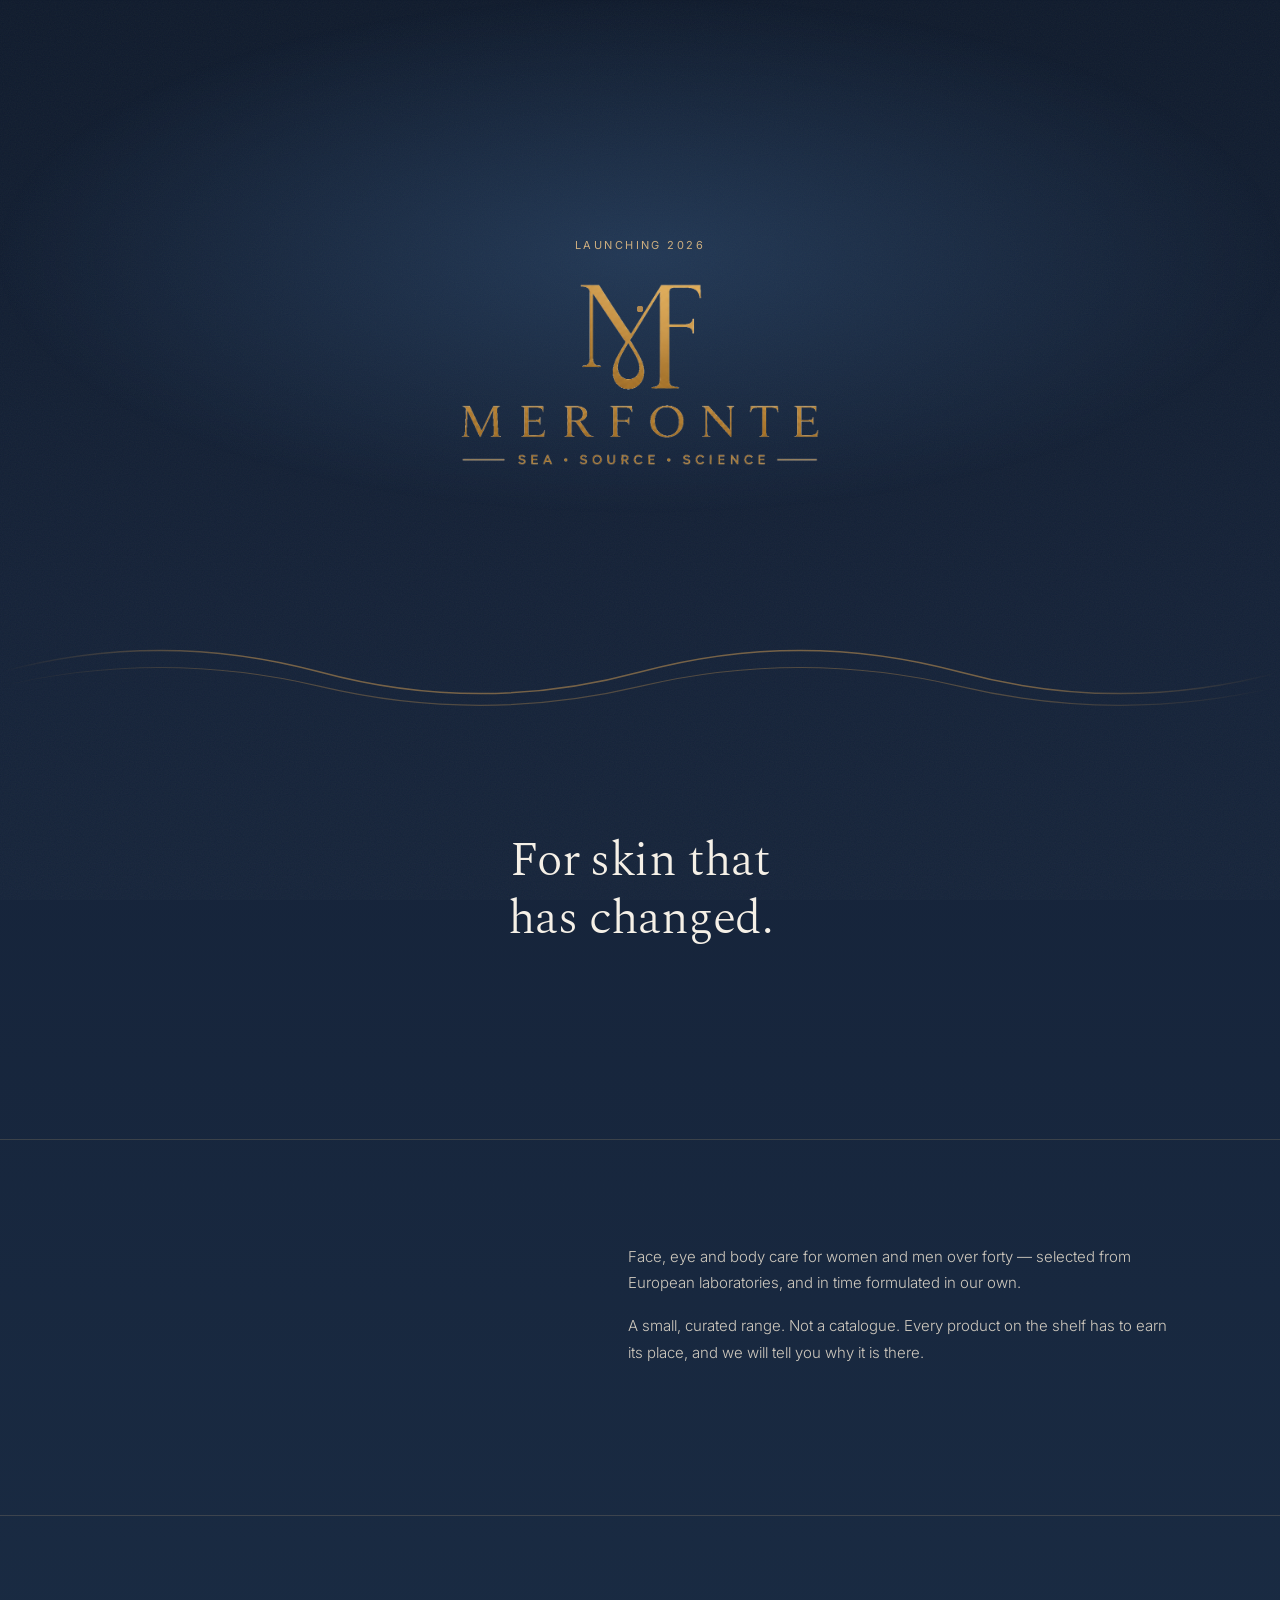
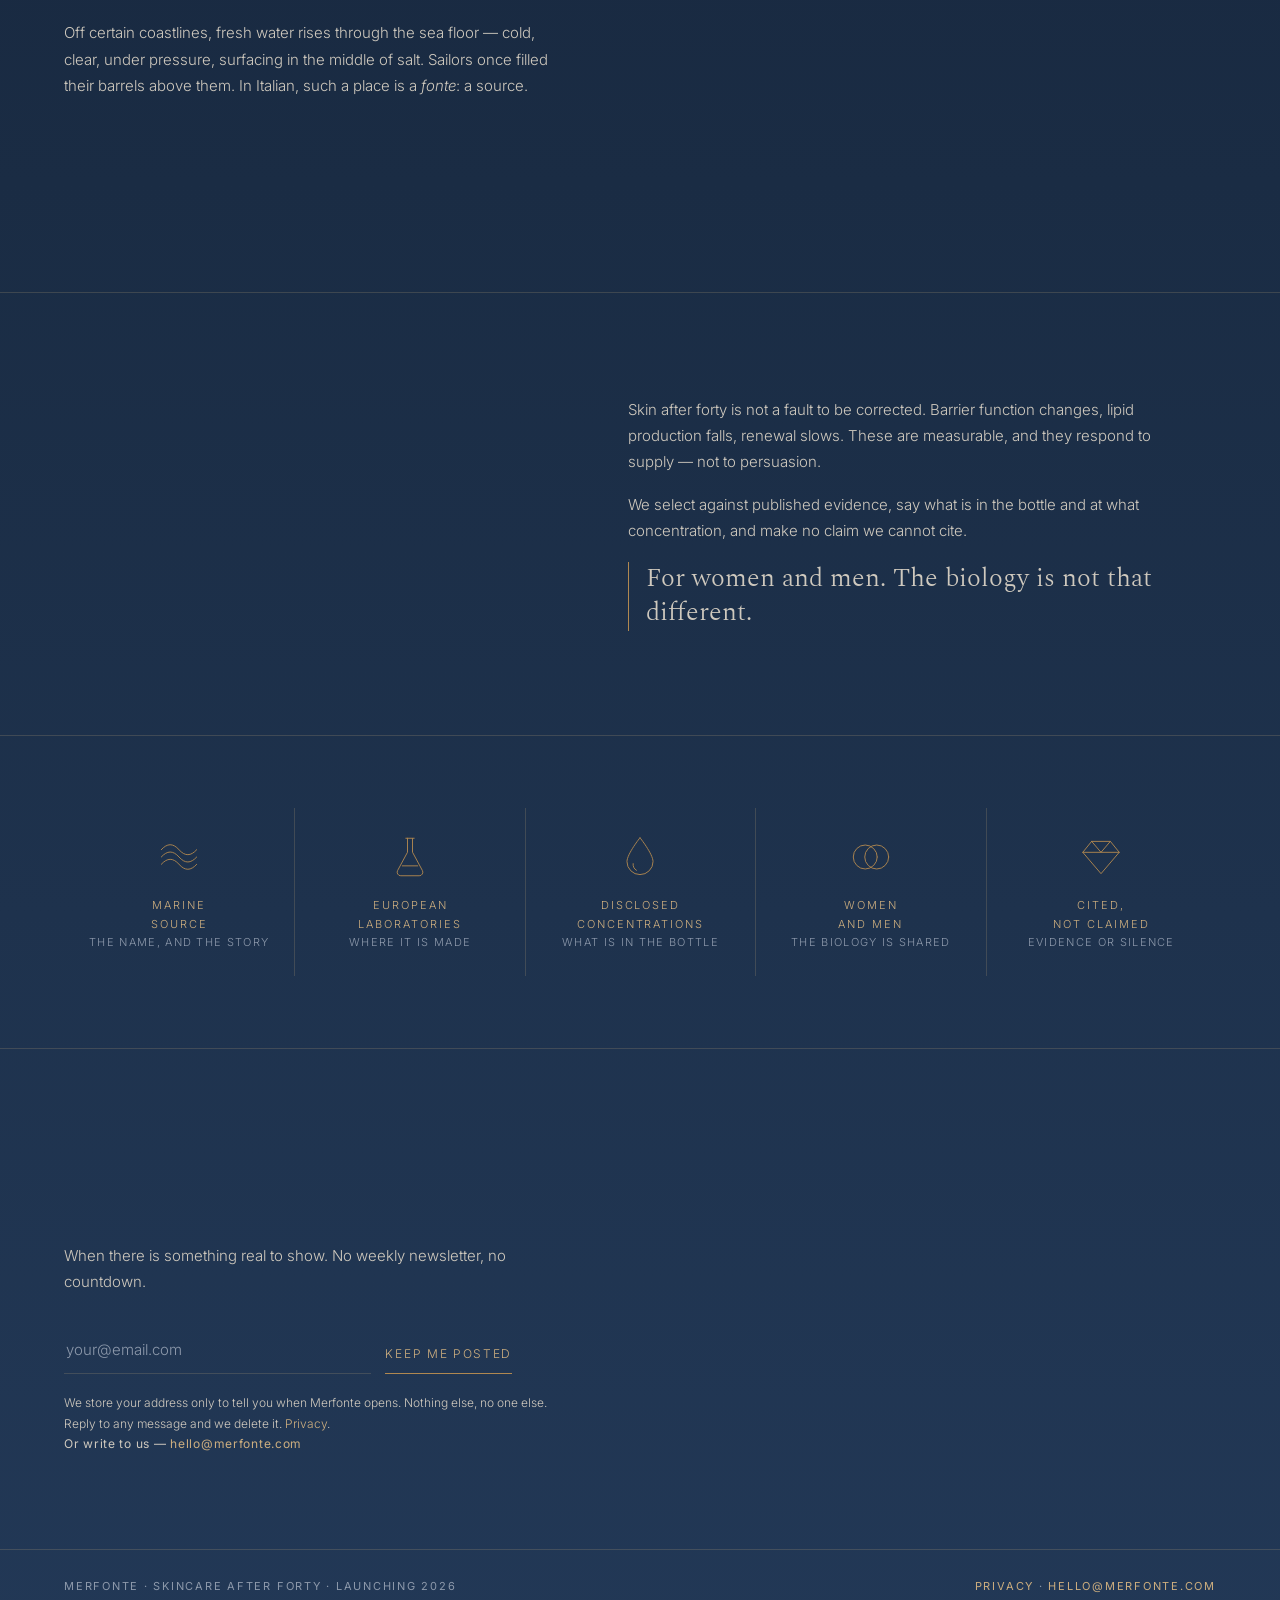
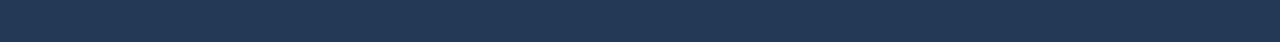
==== site/index.html @ 0a084be1 "Split deployable site from working files .work/ was uploaded verbatim by Pages — dotfolders are not " ====
<!doctype html>
<html lang="en">
<head>
<meta charset="utf-8">
<meta name="viewport" content="width=device-width, initial-scale=1">
<title>Merfonte — Skincare for skin over forty</title>
<meta name="description" content="Merfonte is a curated online store for skincare after forty. Face, eye and body care for women and men, selected from European laboratories. Launching 2026.">
<link rel="canonical" href="https://merfonte.com/">

<meta property="og:type" content="website">
<meta property="og:url" content="https://merfonte.com/">
<meta property="og:title" content="Merfonte — Skincare for skin over forty">
<meta property="og:description" content="A curated online store for skincare after forty. Selected from European laboratories. Launching 2026.">
<meta property="og:locale" content="en_GB">
<meta property="og:site_name" content="Merfonte">
<meta property="og:image" content="https://merfonte.com/assets/img/og.jpg">
<meta property="og:image:width" content="1200">
<meta property="og:image:height" content="630">
<meta name="twitter:card" content="summary_large_image">

<link rel="icon" href="assets/img/favicon-32.png" sizes="32x32">
<link rel="icon" href="assets/img/icon-512.png" sizes="512x512">
<link rel="apple-touch-icon" href="assets/img/apple-touch-icon.png">
<meta name="theme-color" content="#101b2d">

<!-- PROTOTYPE NOTE: Spectral and Inter stand in for the final licensed faces. -->
<link rel="preconnect" href="https://fonts.googleapis.com">
<link rel="preconnect" href="https://fonts.gstatic.com" crossorigin>
<link href="https://fonts.googleapis.com/css2?family=Spectral:wght@300;400&family=Inter:wght@300;400&display=swap" rel="stylesheet">
<link rel="stylesheet" href="assets/style.css">
<script>document.documentElement.classList.add('js');</script>

<script type="application/ld+json">
{
  "@context": "https://schema.org",
  "@type": "Organization",
  "name": "Merfonte",
  "url": "https://merfonte.com/",
  "logo": "https://merfonte.com/assets/img/icon-512.png",
  "email": "hello@merfonte.com",
  "description": "A curated online store for science-led skincare after forty. Face, eye and body care for women and men, selected from European laboratories.",
  "foundingDate": "2026",
  "areaServed": ["NL", "BE", "DE", "EU"],
  "knowsAbout": ["skincare", "cosmetics", "mature skin", "barrier function", "dermocosmetics"]
}
</script>
</head>
<body>

<div class="topbar" id="topbar" aria-hidden="true">
  <img src="assets/img/logo-header.png"
       srcset="assets/img/logo-header.png 560w, assets/img/logo-header@2x.png 1120w"
       alt="" width="560" height="266">
</div>

<main>

  <!-- ── hero ─────────────────────────────────────────── -->
  <header class="hero">
    <div class="ripple" aria-hidden="true">
      <span></span><span></span><span></span><span></span><span></span>
    </div>
    <div class="hero-mark">
      <p class="caption r">Launching 2026</p>
      <h1 class="wordmark r" data-delay="80">
        <img src="assets/img/logo-gold.png"
             srcset="assets/img/logo-gold.png 900w, assets/img/logo-gold@2x.png 1800w"
             sizes="(max-width: 34rem) 78vw, 27rem"
             alt="Merfonte — sea, source, science"
             width="900" height="495" fetchpriority="high">
      </h1>
    </div>
  </header>

  <svg class="waves" viewBox="0 0 1200 40" preserveAspectRatio="none" aria-hidden="true">
    <path d="M0,20 C100,4 200,4 300,20 S500,36 600,20 S800,4 900,20 S1100,36 1200,20"
          fill="none" stroke="currentColor" stroke-width="1"/>
    <path d="M0,28 C100,14 200,14 300,28 S500,42 600,28 S800,14 900,28 S1100,42 1200,28"
          fill="none" stroke="currentColor" stroke-width="1" opacity=".5"/>
  </svg>

  <!-- ── thesis · one line, its own room ──────────────── -->
  <section class="thesis">
    <p class="r">For skin that has changed.</p>
  </section>

  <!-- ── 01 · the store ───────────────────────────────── -->
  <section class="chapter">
    <div class="chapter-inner">
      <div class="lead">
        <p class="num r">01 — What we are building</p>
        <h2 class="heading r" data-delay="60">An online store,<br>opening 2026.</h2>
      </div>
      <div class="rest">
        <p class="r" data-delay="140">
          Face, eye and body care for women and men over forty — selected from
          European laboratories, and in time formulated in our own.
        </p>
        <p class="r" data-delay="200">
          A small, curated range. Not a catalogue. Every product on the shelf
          has to earn its place, and we will tell you why it is there.
        </p>
      </div>
    </div>
  </section>

  <!-- ── 02 · the name ────────────────────────────────── -->
  <section class="chapter">
    <div class="chapter-inner flip">
      <div class="lead">
        <p class="num r">02 — The name</p>
        <h2 class="heading r" data-delay="60">A spring<br>in the sea.</h2>
      </div>
      <div class="rest">
        <p class="r" data-delay="140">
          Off certain coastlines, fresh water rises through the sea floor — cold,
          clear, under pressure, surfacing in the middle of salt. Sailors once
          filled their barrels above them. In Italian, such a place is a
          <em>fonte</em>: a source.
        </p>
        <p class="pull r" data-delay="220">
          We took the name because it describes a mechanism, not a mood.
        </p>
      </div>
    </div>
  </section>

  <!-- ── 03 · the position ────────────────────────────── -->
  <section class="chapter">
    <div class="chapter-inner">
      <div class="lead">
        <p class="num r">03 — The position</p>
        <h2 class="heading r" data-delay="60">Not<br>anti-aging.</h2>
      </div>
      <div class="rest">
        <p class="r" data-delay="140">
          Skin after forty is not a fault to be corrected. Barrier function
          changes, lipid production falls, renewal slows. These are measurable,
          and they respond to supply — not to persuasion.
        </p>
        <p class="r" data-delay="200">
          We select against published evidence, say what is in the bottle and at
          what concentration, and make no claim we cannot cite.
        </p>
        <p class="pull r" data-delay="260">
          For women and men. The biology is not that different.
        </p>
      </div>
    </div>
  </section>

  <!-- ── what will be true of us ──────────────────────── -->
  <section class="promise">
    <div class="promise-inner">

      <div class="promise-item r">
        <svg viewBox="0 0 48 48" aria-hidden="true">
          <g class="swell">
            <path pathLength="1" d="M7 17c5.7-6.4 11.3-6.4 17 0s11.3 6.4 17 0"/>
            <path pathLength="1" d="M7 24c5.7-6.4 11.3-6.4 17 0s11.3 6.4 17 0"/>
            <path pathLength="1" d="M7 31c5.7-6.4 11.3-6.4 17 0s11.3 6.4 17 0"/>
          </g>
        </svg>
        <p>Marine<br>source<span>the name, and the story</span></p>
      </div>

      <div class="promise-item r" data-delay="80">
        <svg viewBox="0 0 48 48" aria-hidden="true">
          <path pathLength="1" d="M20 6h8"/>
          <path pathLength="1" d="M21.6 6v13.4L12.2 36.8A3.4 3.4 0 0 0 15.2 42h17.6a3.4 3.4 0 0 0 3-5.2L26.4 19.4V6"/>
          <path pathLength="1" class="level" d="M16.6 32.5h14.8"/>
        </svg>
        <p>European<br>laboratories<span>where it is made</span></p>
      </div>

      <div class="promise-item r" data-delay="160">
        <svg viewBox="0 0 48 48" aria-hidden="true">
          <path pathLength="1" d="M24 5.5c0 0 12.5 15.6 12.5 22.9a12.5 12.5 0 0 1-25 0C11.5 21.1 24 5.5 24 5.5Z"/>
          <path pathLength="1" class="glint" d="M17.4 30.4a6.6 6.6 0 0 0 3.2 6.4"/>
        </svg>
        <p>Disclosed<br>concentrations<span>what is in the bottle</span></p>
      </div>

      <div class="promise-item r" data-delay="240">
        <svg viewBox="0 0 48 48" aria-hidden="true">
          <circle pathLength="1" cx="18.5" cy="24" r="11.5"/>
          <circle pathLength="1" cx="29.5" cy="24" r="11.5"/>
        </svg>
        <p>Women<br>and men<span>the biology is shared</span></p>
      </div>

      <div class="promise-item r" data-delay="320">
        <svg viewBox="0 0 48 48" aria-hidden="true">
          <path pathLength="1" d="M15 9h18l8.5 10.5L24 40 6.5 19.5Z"/>
          <path pathLength="1" d="M6.5 19.5h35"/>
          <path pathLength="1" d="M15 9l9 10.5L33 9"/>
        </svg>
        <p>Cited,<br>not claimed<span>evidence or silence</span></p>
      </div>

    </div>
  </section>

  <!-- ── waitlist ─────────────────────────────────────── -->
  <section class="signup">
    <div class="signup-inner">
      <p class="num r">04 — Waitlist</p>
      <h2 class="heading r" data-delay="60">We will write once.</h2>
      <p class="r" data-delay="120">
        When there is something real to show. No weekly newsletter, no countdown.
      </p>

      <!-- ⚠ SETUP: create a free form at formspree.io and replace YOUR_FORM_ID. -->
      <form class="capture r" data-delay="180" action="https://formspree.io/f/YOUR_FORM_ID" method="POST">
        <label class="visually-hidden" for="email">Email address</label>
        <input id="email" type="email" name="email" required
               autocomplete="email" placeholder="your@email.com">
        <button type="submit">Keep me posted</button>
      </form>

      <p class="consent r" data-delay="220">
        We store your address only to tell you when Merfonte opens. Nothing else,
        no one else. Reply to any message and we delete it. <a href="/privacy">Privacy</a>.
      </p>

      <p class="caption note r" data-delay="260">
        Or write to us — <a href="mailto:hello@merfonte.com">hello@merfonte.com</a>
      </p>
    </div>
  </section>

</main>

<footer class="foot">
  <div class="foot-inner">
    <p class="caption">Merfonte · Skincare after forty · Launching 2026</p>
    <p class="caption"><a href="/privacy">Privacy</a> · <a href="mailto:hello@merfonte.com">hello@merfonte.com</a></p>
  </div>
</footer>

<script src="assets/site.js"></script>
</body>
</html>
---- site/assets/style.css ----
/* ============================================================
   Merfonte — navy & gold
   Editorial chapters: asymmetric split, scale contrast,
   image as structure. One accent (gold), hairline only.
   ============================================================ */

:root {
  --navy:    #152238;
  --navy-2:  #0f1b2d;
  --navy-3:  #1c2b46;
  --gold:    #b08850;
  --gold-lo: #cdae7f;
  --cream:   #ece6db;
  --dim:     #8d99ab;
  --hair:    rgba(205,174,127,.20);

  --serif: "Spectral", Georgia, "Times New Roman", serif;
  --sans:  "Inter", -apple-system, BlinkMacSystemFont, "Segoe UI", sans-serif;

  --pad:  clamp(1.5rem, 5vw, 4.5rem);
  --page: 76rem;
}

*, *::before, *::after { box-sizing: border-box; }
html { -webkit-text-size-adjust: 100%; scroll-behavior: smooth; }

/* Deep water at the top, shallows at the bottom — you scroll toward shore.
   One gradient across the whole document, so there is no seam to find. */
body {
  margin: 0;
  background: linear-gradient(180deg,
              #101b2d 0%, #152238 18%, #1a2c44 55%, #223856 100%);
  background-repeat: no-repeat;
  color: var(--cream);
  font-family: var(--sans);
  /* 16px on phones — the audience is forty-plus and reading on a handset */
  font-size: 1rem;
  font-weight: 300;
  line-height: 1.75;
  -webkit-font-smoothing: antialiased;
  text-rendering: optimizeLegibility;
}

@media (min-width: 54rem) {
  body { font-size: 0.9375rem; }
}

img { max-width: 100%; height: auto; display: block; }

/* Grain. A long dark gradient bands badly on 8-bit screens; a little noise
   breaks the rings and adds a printed, tactile surface. */
body::after {
  content: "";
  position: fixed;
  inset: 0;
  z-index: 0;
  pointer-events: none;
  opacity: .045;
  background-image: url("data:image/svg+xml,%3Csvg xmlns='http://www.w3.org/2000/svg' width='160' height='160'%3E%3Cfilter id='n'%3E%3CfeTurbulence type='fractalNoise' baseFrequency='.85' numOctaves='3' stitchTiles='stitch'/%3E%3C/filter%3E%3Crect width='160' height='160' filter='url(%23n)'/%3E%3C/svg%3E");
}

main, .topbar, .foot { position: relative; z-index: 1; }

/* ---------- type ---------- */

.caption {
  font-size: 0.6875rem;
  font-weight: 400;
  letter-spacing: 0.22em;
  text-transform: uppercase;
  line-height: 1.4;
  color: var(--gold-lo);
  margin: 0;
}

.num {
  font-family: var(--serif);
  font-size: 0.8125rem;
  letter-spacing: 0.18em;
  color: var(--gold);
  margin: 0 0 1.4rem;
}

a { color: var(--gold-lo); text-decoration: none; }
a:hover { text-decoration: underline; text-underline-offset: 0.25em; }

em { font-style: italic; }

/* ---------- sticky header ---------- */

.topbar {
  position: fixed;
  inset: 0 0 auto 0;
  z-index: 50;
  display: flex;
  justify-content: center;
  padding: 0.55rem var(--pad);
  background: color-mix(in srgb, var(--navy) 84%, transparent);
  border-bottom: 1px solid transparent;
  transform: translateY(-100%);
  transition: transform .35s ease, border-color .35s ease;
}
@supports (backdrop-filter: blur(8px)) {
  .topbar { backdrop-filter: blur(14px) saturate(1.1); }
}
.topbar.visible { transform: none; border-bottom-color: var(--hair); }
.topbar img { height: clamp(38px, 7vw, 52px); width: auto; }

/* ---------- hero ---------- */

.hero {
  position: relative;
  isolation: isolate;
  overflow: hidden;
  min-height: clamp(26rem, 78vh, 42rem);
  min-height: clamp(26rem, 78dvh, 42rem);   /* mobile browser chrome */
  display: grid;
  place-items: center;
  padding: clamp(4rem, 12vh, 8rem) var(--pad) clamp(3rem, 8vh, 5rem);
  text-align: center;
}

/* Only a glow — no opaque base, so the document gradient runs straight
   through the hero and there is nothing to align. */
.hero::before {
  content: "";
  position: absolute; inset: 0; z-index: -2;
  background: radial-gradient(72% 55% at 50% 38%, rgba(62,98,140,.40) 0%, transparent 70%);
}

/* Concentric rings at real sizes — no transform:scale, because scaling
   thins the border with it. Innermost is strongest, each one outward
   loses weight and light, the way a ripple actually decays. */
.ripple {
  position: absolute; top: 46%; left: 50%;
  width: min(46rem, 124vw); aspect-ratio: 1;
  transform: translate(-50%, -50%);
  z-index: -1; pointer-events: none;
}

.ripple span {
  position: absolute; top: 50%; left: 50%;
  border-radius: 50%;
  border-style: solid;
  border-color: var(--gold);
  transform: translate(-50%, -50%);
  animation: travel 15s linear infinite;
}

.ripple span:nth-child(2) { animation-delay: -3s; }
.ripple span:nth-child(3) { animation-delay: -6s; }
.ripple span:nth-child(4) { animation-delay: -9s; }
.ripple span:nth-child(5) { animation-delay: -12s; }

/* The ring travels outward and loses both weight and light on the way —
   width/height rather than scale, so the stroke stays honest.
   The range runs past the frame so the outermost ring leaves the view
   instead of stopping inside it. */
@keyframes travel {
  0%   { width: 8%;   height: 8%;   border-width: 1.9px; opacity: 0;    }
  8%   {                            border-width: 1.7px; opacity: .52;  }
  45%  {                            border-width: 1.1px; opacity: .26;  }
  100% { width: 150%; height: 150%; border-width: .5px;  opacity: 0;    }
}

.wordmark { margin: 1.6rem 0 0; line-height: 0; }
.wordmark img { width: min(23rem, 70vw); margin: 0 auto; }

/* ---------- wave divider ---------- */

/* Floats across the join rather than sitting between two blocks,
   and fades out at both edges so it has no endpoints to notice. */
.waves {
  display: block;
  position: relative;
  z-index: 1;
  width: 100%;
  height: clamp(46px, 7vw, 72px);
  margin: calc(clamp(46px, 7vw, 72px) / -2) 0;
  color: var(--gold);
  opacity: .62;
  pointer-events: none;
  -webkit-mask-image: linear-gradient(90deg, transparent 0%, #000 20%, #000 80%, transparent 100%);
          mask-image: linear-gradient(90deg, transparent 0%, #000 20%, #000 80%, transparent 100%);
}

/* preserveAspectRatio="none" stretches the geometry — keep the stroke honest */
.waves path {
  vector-effect: non-scaling-stroke;
  stroke-width: 1.5;
}
.waves path:nth-child(2) { opacity: .62; stroke-width: 1.2; }

/* no hairline directly under the waves — that was the visible seam */
.waves + .chapter { border-top: 0; padding-top: clamp(5rem, 11vw, 8rem); }

/* ---------- thesis ----------
   One sentence, alone. It carries weight because nothing shares the space,
   not because it is loud. */

.thesis {
  padding: clamp(6rem, 17vw, 12rem) var(--pad);
  text-align: center;
}

.thesis p {
  font-family: var(--serif);
  font-weight: 300;
  font-size: clamp(1.6rem, 5.2vw, 3rem);
  line-height: 1.2;
  letter-spacing: -0.012em;
  color: #f5f0e7;
  max-width: 20ch;
  margin: 0 auto;
  text-wrap: balance;
}

.waves + .thesis { padding-top: clamp(6rem, 15vw, 10rem); }

/* ---------- chapter ---------- */

.chapter {
  border-top: 1px solid var(--hair);
  padding: clamp(3.5rem, 9vw, 6.5rem) var(--pad);
}

.chapter-inner {
  max-width: var(--page);
  margin: 0 auto;
  display: grid;
  gap: clamp(1.75rem, 5vw, 4rem);
  grid-template-columns: 1fr;
}

@media (min-width: 54rem) {
  .chapter-inner { grid-template-columns: minmax(0, 0.85fr) minmax(0, 1fr); align-items: start; }
  .chapter-inner.flip .lead { order: 2; }
  .chapter-inner.flip .rest { order: 1; }
}

/* the big statement */
.lead .heading {
  font-family: var(--serif);
  font-weight: 300;
  font-size: clamp(2rem, 6.2vw, 3.6rem);
  line-height: 1.06;
  letter-spacing: -0.015em;
  color: #f5f0e7;
  margin: 0;
  text-wrap: balance;
}

/* the quiet supporting column */
.rest p {
  max-width: 34rem;
  margin: 0 0 1.05rem;
  color: #cfc9be;
}
.rest p:last-child { margin-bottom: 0; }
.rest .accent { color: var(--gold-lo); }

/* image as structure, not decoration */
.tile {
  margin: 2.25rem 0 0;
  background: var(--navy-3);
  border: 1px solid var(--hair);
  aspect-ratio: 4 / 3;
  display: grid;
  place-items: center;
  padding: 0;
  text-align: center;
  color: var(--dim);
  font-size: 0.6875rem;
  letter-spacing: 0.2em;
  text-transform: uppercase;
  overflow: hidden;
}
.tile img { width: 100%; height: 100%; object-fit: cover; }
.tile.tall { aspect-ratio: 3 / 4; }

/* pull-quote treatment for the sharpest line */
.pull {
  font-family: var(--serif);
  font-weight: 300;
  font-size: clamp(1.15rem, 2.6vw, 1.6rem);
  line-height: 1.35;
  color: var(--gold-lo);
  border-left: 1px solid var(--gold);
  padding-left: 1.15rem;
  margin: 1.9rem 0 0;
  max-width: 30rem;
}

/* ---------- promise strip ---------- */

.promise {
  border-top: 1px solid var(--hair);
  padding: clamp(3rem, 7vw, 4.5rem) var(--pad);
}

/* Five items divide cleanly only at five columns. Below that, drop the
   dividers entirely — a 3+2 grid with rules looks like a mistake. */
.promise-inner {
  max-width: var(--page);
  margin: 0 auto;
  display: grid;
  grid-template-columns: repeat(2, 1fr);
  gap: 0.5rem 0;
}
@media (min-width: 40rem) { .promise-inner { grid-template-columns: repeat(3, 1fr); } }
@media (min-width: 64rem) { .promise-inner { grid-template-columns: repeat(5, 1fr); gap: 0; } }

.promise-item {
  display: flex;
  flex-direction: column;
  align-items: center;
  text-align: center;
  gap: 0.9rem;
  padding: 1.4rem clamp(0.5rem, 2vw, 1.4rem);
}

@media (min-width: 64rem) {
  .promise-item { border-left: 1px solid var(--hair); padding-block: 1.5rem; }
  .promise-item:first-child { border-left: 0; }
}

.promise-item svg {
  width: clamp(38px, 6vw, 50px);
  height: auto;
  color: var(--gold);
  stroke: currentColor;
  fill: none;
  stroke-width: 0.9;
  stroke-linecap: round;
  stroke-linejoin: round;
  vector-effect: non-scaling-stroke;
  overflow: visible;
}

/* the line draws itself in */
.js .promise-item svg path,
.js .promise-item svg circle {
  stroke-dasharray: 1;
  stroke-dashoffset: 1;
  transition: stroke-dashoffset 1.5s cubic-bezier(.33,.1,.2,1);
}
.js .promise-item.in svg path,
.js .promise-item.in svg circle { stroke-dashoffset: 0; }

/* stagger the strokes within each mark */
.js .promise-item.in svg *:nth-child(2) { transition-delay: .18s; }
.js .promise-item.in svg *:nth-child(3) { transition-delay: .36s; }
.js .promise-item.in .swell path:nth-child(2) { transition-delay: .18s; }
.js .promise-item.in .swell path:nth-child(3) { transition-delay: .36s; }

/* two marks keep breathing once drawn */
.js .promise-item.in .swell { animation: swell 7s ease-in-out 1.6s infinite alternate; }
@keyframes swell {
  from { transform: translateX(-1.1px); }
  to   { transform: translateX(1.1px); }
}

.js .promise-item.in .glint { animation: glint 5s ease-in-out 2s infinite; }
@keyframes glint {
  0%, 70%, 100% { opacity: 1; }
  85%           { opacity: .25; }
}

.promise-item p {
  margin: 0;
  font-size: 0.6875rem;
  letter-spacing: 0.18em;
  text-transform: uppercase;
  line-height: 1.7;
  color: var(--gold-lo);
}
.promise-item p span {
  display: block;
  letter-spacing: 0.12em;
  color: var(--dim);
}

/* ---------- signup ---------- */

.signup {
  border-top: 1px solid var(--hair);
  padding: clamp(3.5rem, 9vw, 6rem) var(--pad);
}
.signup-inner { max-width: var(--page); margin: 0 auto; }
.signup .heading {
  font-family: var(--serif);
  font-weight: 300;
  font-size: clamp(1.7rem, 4.6vw, 2.6rem);
  line-height: 1.12;
  color: #f5f0e7;
  margin: 0.8rem 0 1rem;
}
.signup p { max-width: 32rem; margin: 0; color: #cfc9be; }

.capture {
  display: flex;
  flex-wrap: wrap;
  align-items: flex-end;
  gap: 0.9rem;
  margin: 2rem 0 1.2rem;
  max-width: 28rem;
}
.capture input {
  flex: 1 1 13rem; min-width: 0;
  padding: 0.6rem 0.15rem;
  font: inherit;
  color: var(--cream);
  background: transparent;
  border: 0; border-bottom: 1px solid var(--hair);
  border-radius: 0;
}
.capture input::placeholder { color: var(--dim); }
.capture input:focus { outline: none; border-bottom-color: var(--gold); }

.capture button {
  flex: 0 0 auto;
  padding: 0.6rem 0;
  font: inherit;
  font-size: 0.75rem;
  text-transform: uppercase;
  letter-spacing: 0.14em;
  color: var(--gold-lo);
  background: transparent;
  border: 0; border-bottom: 1px solid var(--gold);
  border-radius: 0;
  cursor: pointer;
  transition: color .2s ease, border-color .2s ease;
}
.capture button:hover { color: #f5f0e7; border-bottom-color: var(--gold-lo); }

.consent {
  max-width: 30rem;
  margin: 0 0 3rem;
  font-size: 0.75rem;
  line-height: 1.7;
  color: var(--dim);
}

/* sits apart from the fine print, quieter tracking than the icon labels */
.note {
  margin: 0;
  font-size: 0.75rem;
  letter-spacing: 0.06em;
  text-transform: none;
  line-height: 1.6;
  color: var(--dim);
}
.note a { color: var(--gold-lo); }

/* ---------- document pages ---------- */

body.flat { background: #101b2d; }

.doc {
  max-width: 40rem;
  margin: 0 auto;
  padding: clamp(3rem, 9vw, 6rem) var(--pad) clamp(3rem, 7vw, 5rem);
}

.doc .num a { color: var(--gold-lo); }

.doc-title {
  font-family: var(--serif);
  font-weight: 300;
  font-size: clamp(2rem, 6vw, 3rem);
  line-height: 1.1;
  color: #f5f0e7;
  margin: 1.6rem 0 1.4rem;
}

.doc-lede {
  font-size: 1.0625rem;
  line-height: 1.7;
  color: #ddd6ca;
  margin: 0 0 3rem;
}

.doc h2 {
  font-family: var(--serif);
  font-weight: 300;
  font-size: 1.3rem;
  line-height: 1.3;
  color: #f0eade;
  margin: 2.6rem 0 .7rem;
}

.doc p { margin: 0 0 1rem; color: #cfc9be; }
.doc strong { font-weight: 400; color: #ece6db; }
.nowrap { white-space: nowrap; }

.doc-foot {
  margin-top: 3rem;
  padding-top: 1.4rem;
  border-top: 1px solid var(--hair);
  font-size: .8125rem;
  color: var(--dim);
}

/* ---------- footer ---------- */

.foot {
  border-top: 1px solid var(--hair);
  padding: 1.8rem var(--pad) 3rem;
}
.foot-inner {
  max-width: var(--page);
  margin: 0 auto;
  display: flex;
  flex-wrap: wrap;
  gap: 0.4rem 2rem;
  justify-content: space-between;
}
.foot .caption { color: var(--dim); letter-spacing: .16em; }

/* ---------- reveal ---------- */

.js .r {
  opacity: 0;
  transform: translateY(18px);
  transition: opacity .9s ease, transform .9s ease;
}
.js .r.in { opacity: 1; transform: none; }

/* display type wipes up from its own baseline */
.js .heading.r {
  clip-path: inset(0 0 100% 0);
  transition: opacity .9s ease, transform .9s ease,
              clip-path 1.15s cubic-bezier(.22,.61,.36,1);
}
.js .heading.r.in { clip-path: inset(0 0 -14% 0); }

/* chapter label types itself in from the left */
.js .num.r {
  clip-path: inset(0 100% 0 0);
  transition: opacity .7s ease, transform .7s ease,
              clip-path 1s cubic-bezier(.22,.61,.36,1);
}
.js .num.r.in { clip-path: inset(0 -3% 0 0); }

/* the gold rule beside a pull-quote draws downward */
.pull { border-left: 0; position: relative; }
.pull::before {
  content: "";
  position: absolute; left: 0; top: 0; bottom: 0;
  width: 1px; background: var(--gold);
  transform-origin: top;
}
.js .pull.r::before {
  transform: scaleY(0);
  transition: transform 1.05s cubic-bezier(.22,.61,.36,1) .2s;
}
.js .pull.r.in::before { transform: scaleY(1); }

/* hero rings drift with the scroll */
.ripple { will-change: transform; }

@media (prefers-reduced-motion: reduce) {
  html { scroll-behavior: auto; }
  .js .r { opacity: 1; transform: none; transition: none; }
  .js .heading.r, .js .num.r { clip-path: none; }
  .js .pull.r::before { transform: none; transition: none; }
  .js .promise-item svg path,
  .js .promise-item svg circle { stroke-dashoffset: 0; transition: none; }
  .js .promise-item.in .swell,
  .js .promise-item.in .glint { animation: none; }
  .topbar { transition: none; }
  .ripple { display: none; }
}

.visually-hidden {
  position: absolute; width: 1px; height: 1px;
  padding: 0; margin: -1px; overflow: hidden;
  clip: rect(0 0 0 0); white-space: nowrap; border: 0;
}
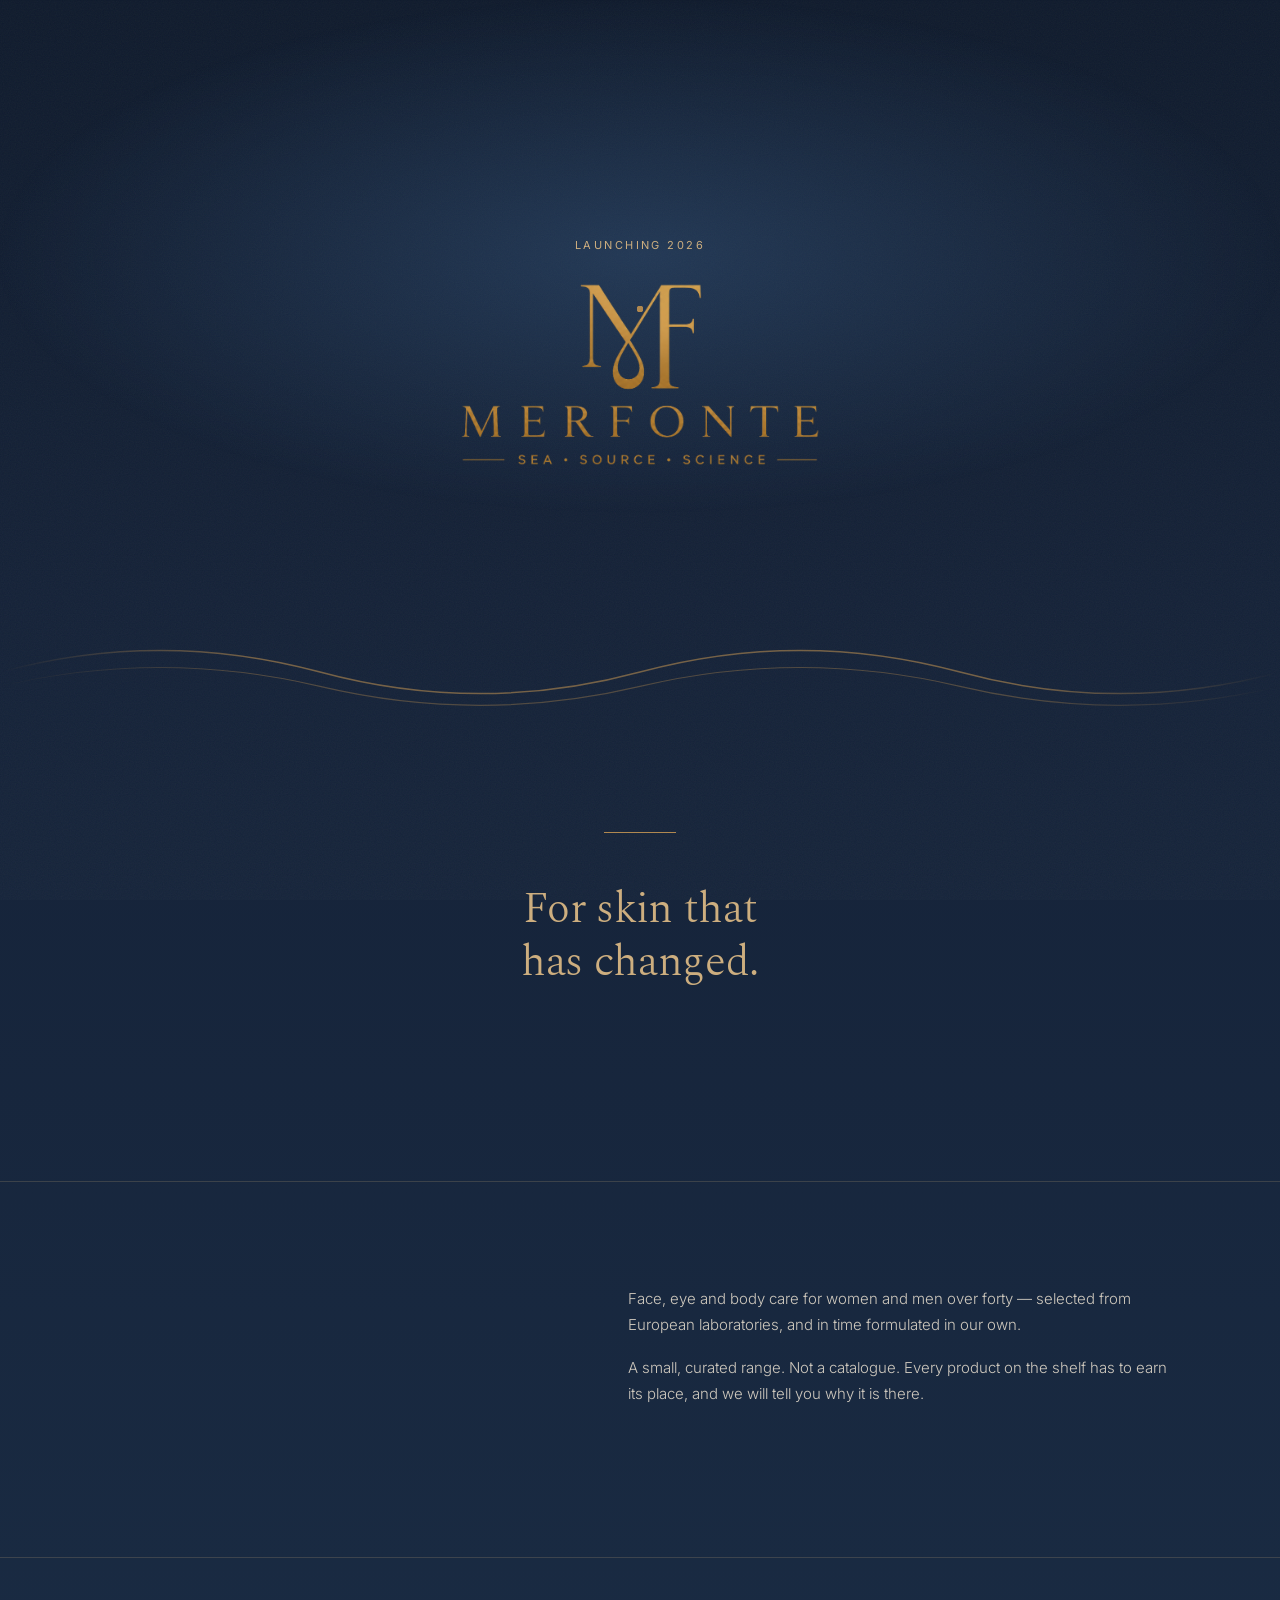
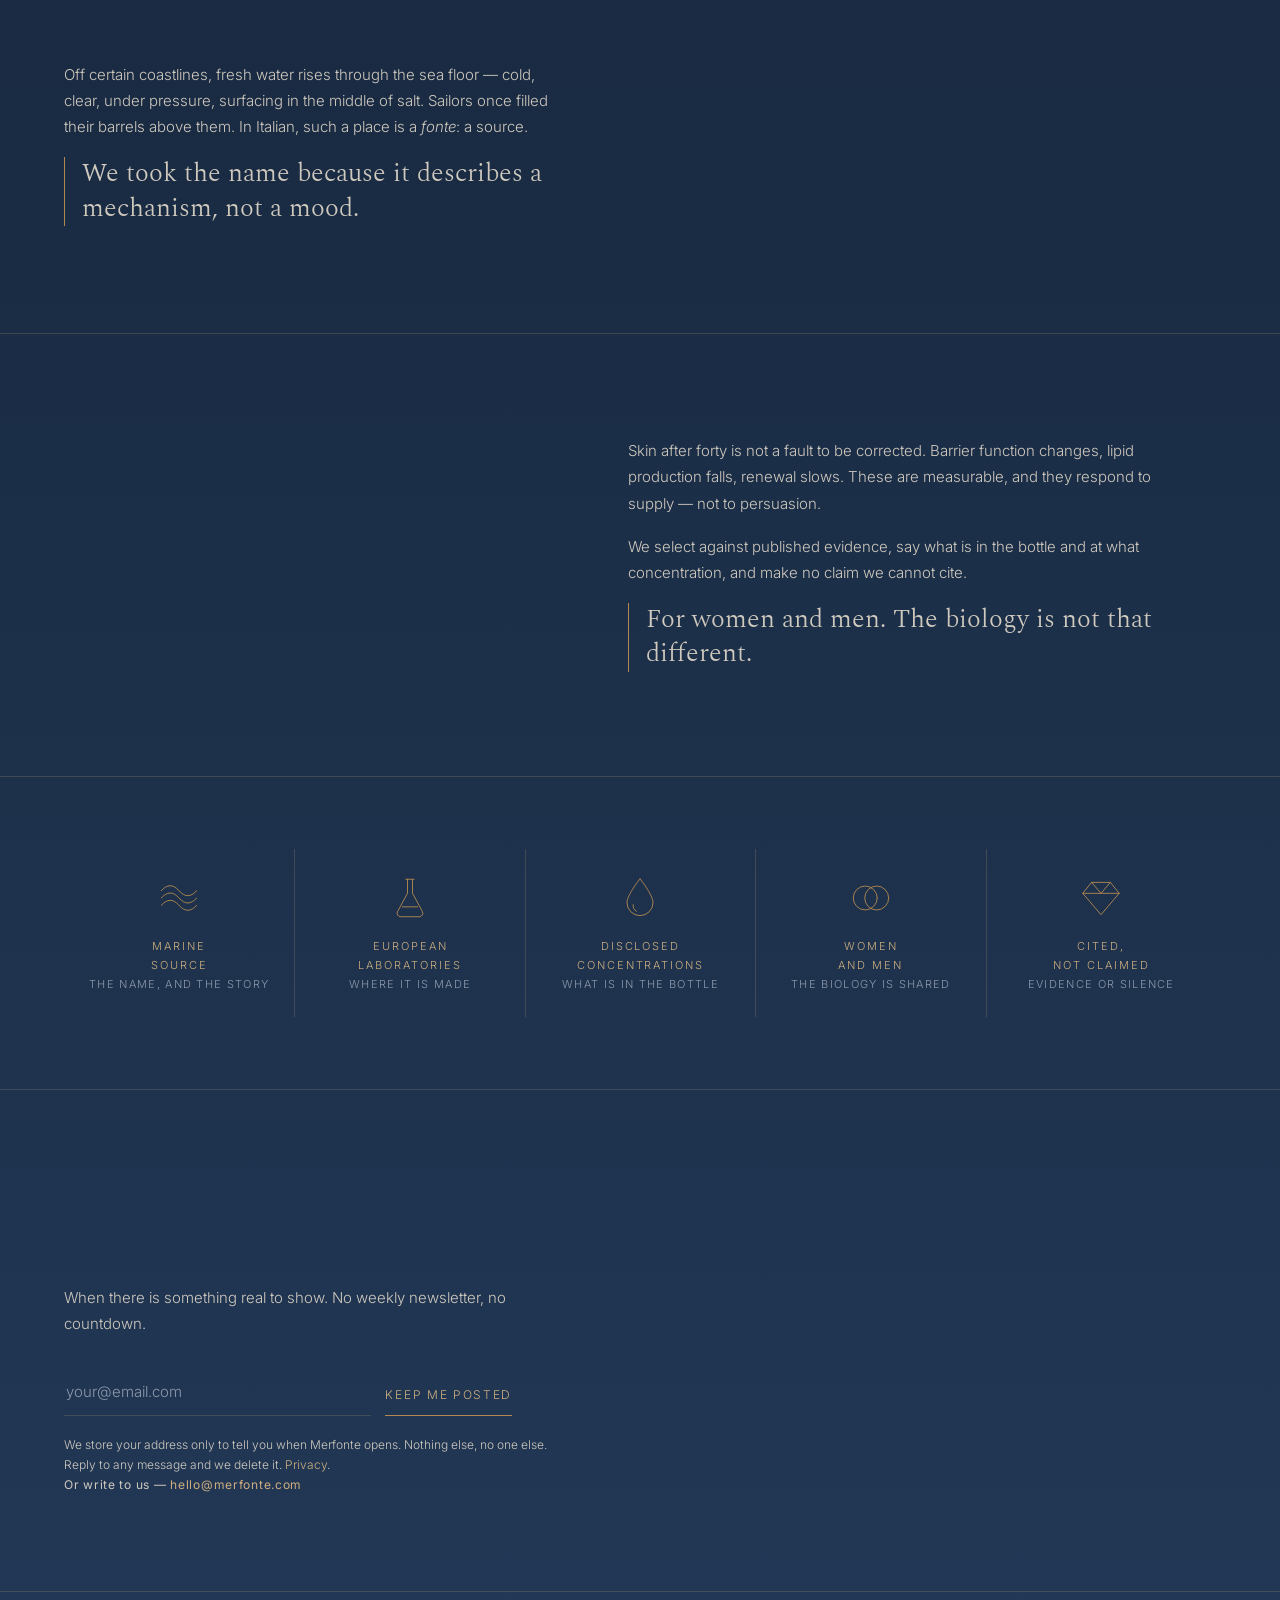
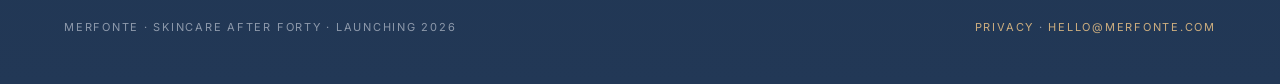
==== commit c6c04310: "Anchor the thesis line, version the icons The sentence had no device of its own — chapters get a num" ====
--- a/site/index.html
+++ b/site/index.html
@@ -18,9 +18,9 @@
 <meta property="og:image:height" content="630">
 <meta name="twitter:card" content="summary_large_image">
 
-<link rel="icon" href="assets/img/favicon-32.png" sizes="32x32">
-<link rel="icon" href="assets/img/icon-512.png" sizes="512x512">
-<link rel="apple-touch-icon" href="assets/img/apple-touch-icon.png">
+<link rel="icon" href="assets/img/favicon-v2.png" sizes="32x32">
+<link rel="icon" href="assets/img/icon-v2.png" sizes="512x512">
+<link rel="apple-touch-icon" href="assets/img/touch-icon-v2.png">
 <meta name="theme-color" content="#101b2d">
 
 <!-- PROTOTYPE NOTE: Spectral and Inter stand in for the final licensed faces. -->
@@ -36,7 +36,7 @@
   "@type": "Organization",
   "name": "Merfonte",
   "url": "https://merfonte.com/",
-  "logo": "https://merfonte.com/assets/img/icon-512.png",
+  "logo": "https://merfonte.com/assets/img/icon-v2.png",
   "email": "hello@merfonte.com",
   "description": "A curated online store for science-led skincare after forty. Face, eye and body care for women and men, selected from European laboratories.",
   "foundingDate": "2026",
--- a/site/assets/style.css
+++ b/site/assets/style.css
@@ -203,17 +203,38 @@
   text-align: center;
 }
 
+/* Gold, not cream — otherwise it reads as a chapter heading whose chapter
+   never arrives. The colour is what tells the eye this is a different kind
+   of sentence. */
 .thesis p {
+  position: relative;
   font-family: var(--serif);
   font-weight: 300;
-  font-size: clamp(1.6rem, 5.2vw, 3rem);
-  line-height: 1.2;
-  letter-spacing: -0.012em;
-  color: #f5f0e7;
+  font-size: clamp(1.55rem, 5vw, 2.7rem);
+  line-height: 1.22;
+  letter-spacing: -0.008em;
+  color: var(--gold-lo);
   max-width: 20ch;
   margin: 0 auto;
+  padding-top: clamp(2.2rem, 5vw, 3.2rem);
   text-wrap: balance;
 }
+
+/* The same device the logo uses around its own line — a short rule that
+   says "a statement", not "a heading". */
+.thesis p::before {
+  content: "";
+  position: absolute;
+  top: 0; left: 50%;
+  width: clamp(3rem, 9vw, 4.5rem);
+  height: 1px;
+  background: var(--gold);
+  transform: translateX(-50%) scaleX(0);
+  transform-origin: center;
+  transition: transform 1.1s cubic-bezier(.22,.61,.36,1) .25s;
+}
+.js .thesis p.in::before,
+html:not(.js) .thesis p::before { transform: translateX(-50%) scaleX(1); }
 
 .waves + .thesis { padding-top: clamp(6rem, 15vw, 10rem); }
 
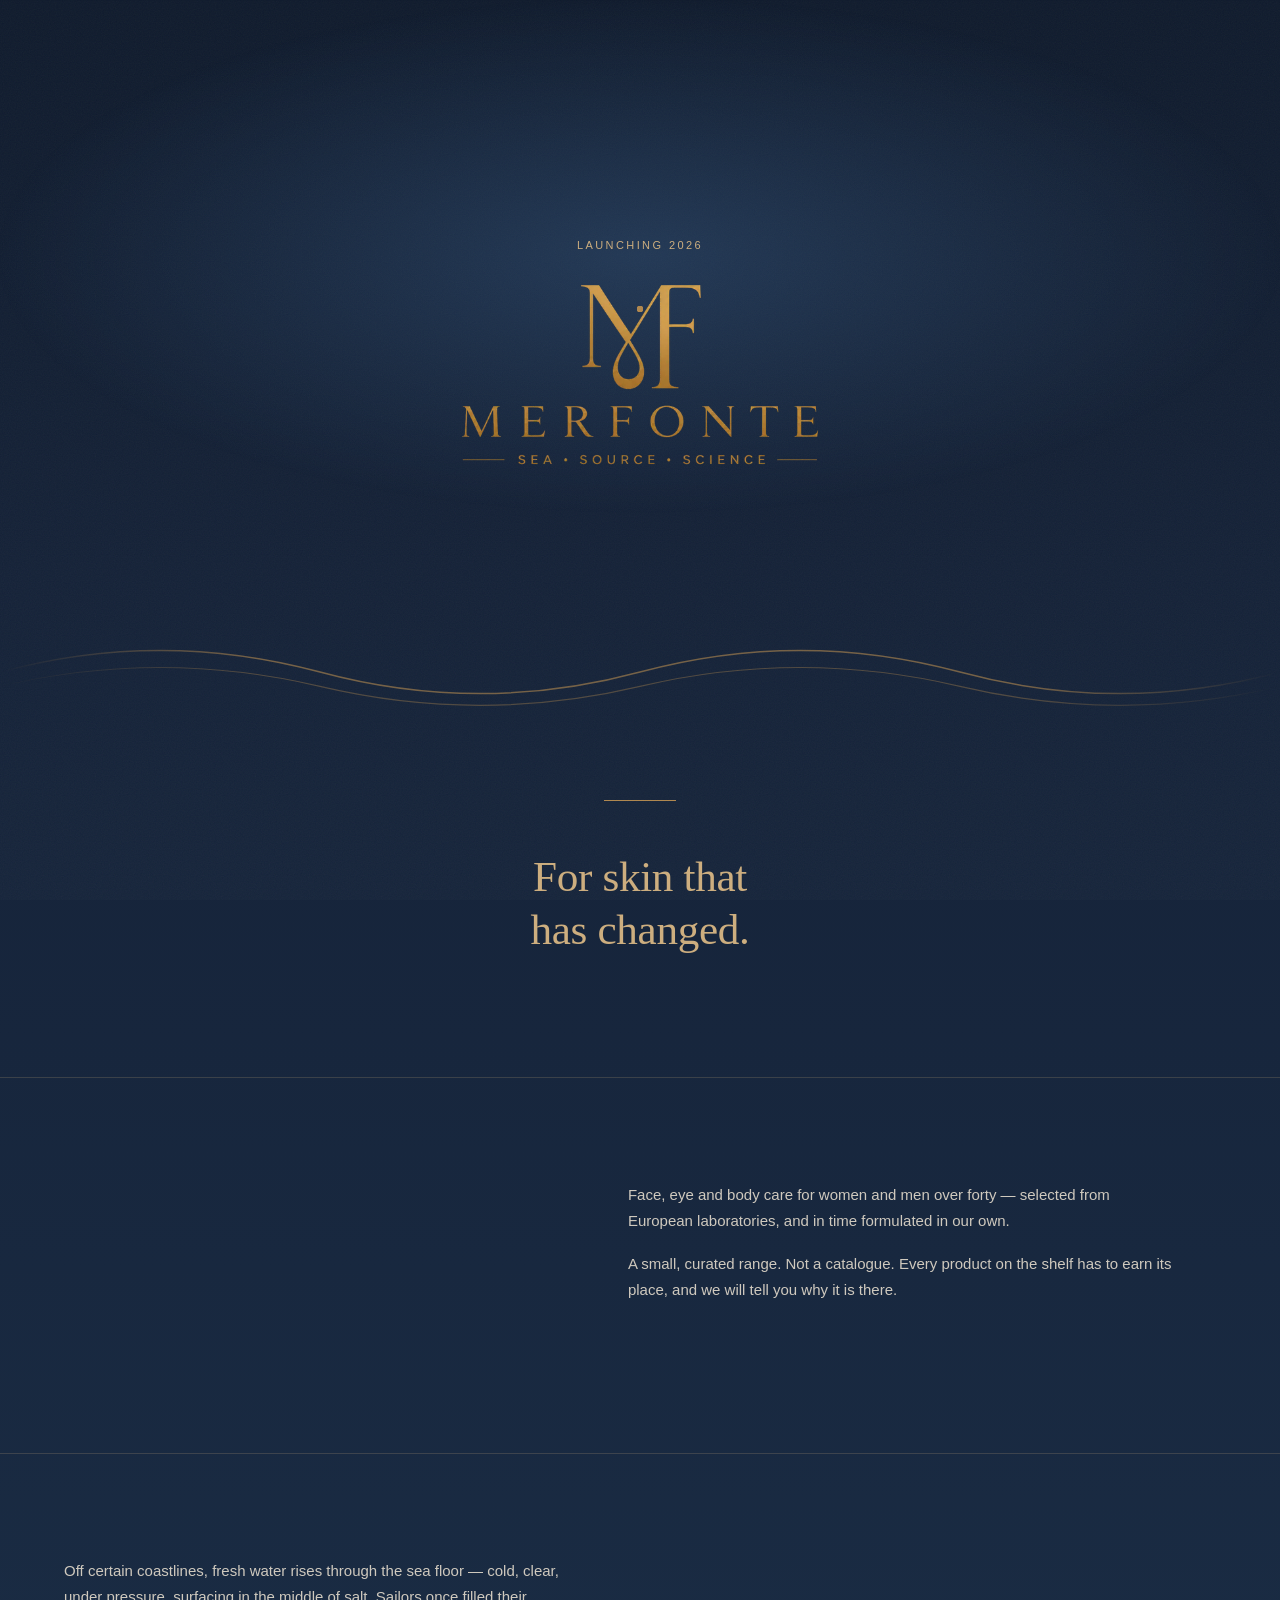
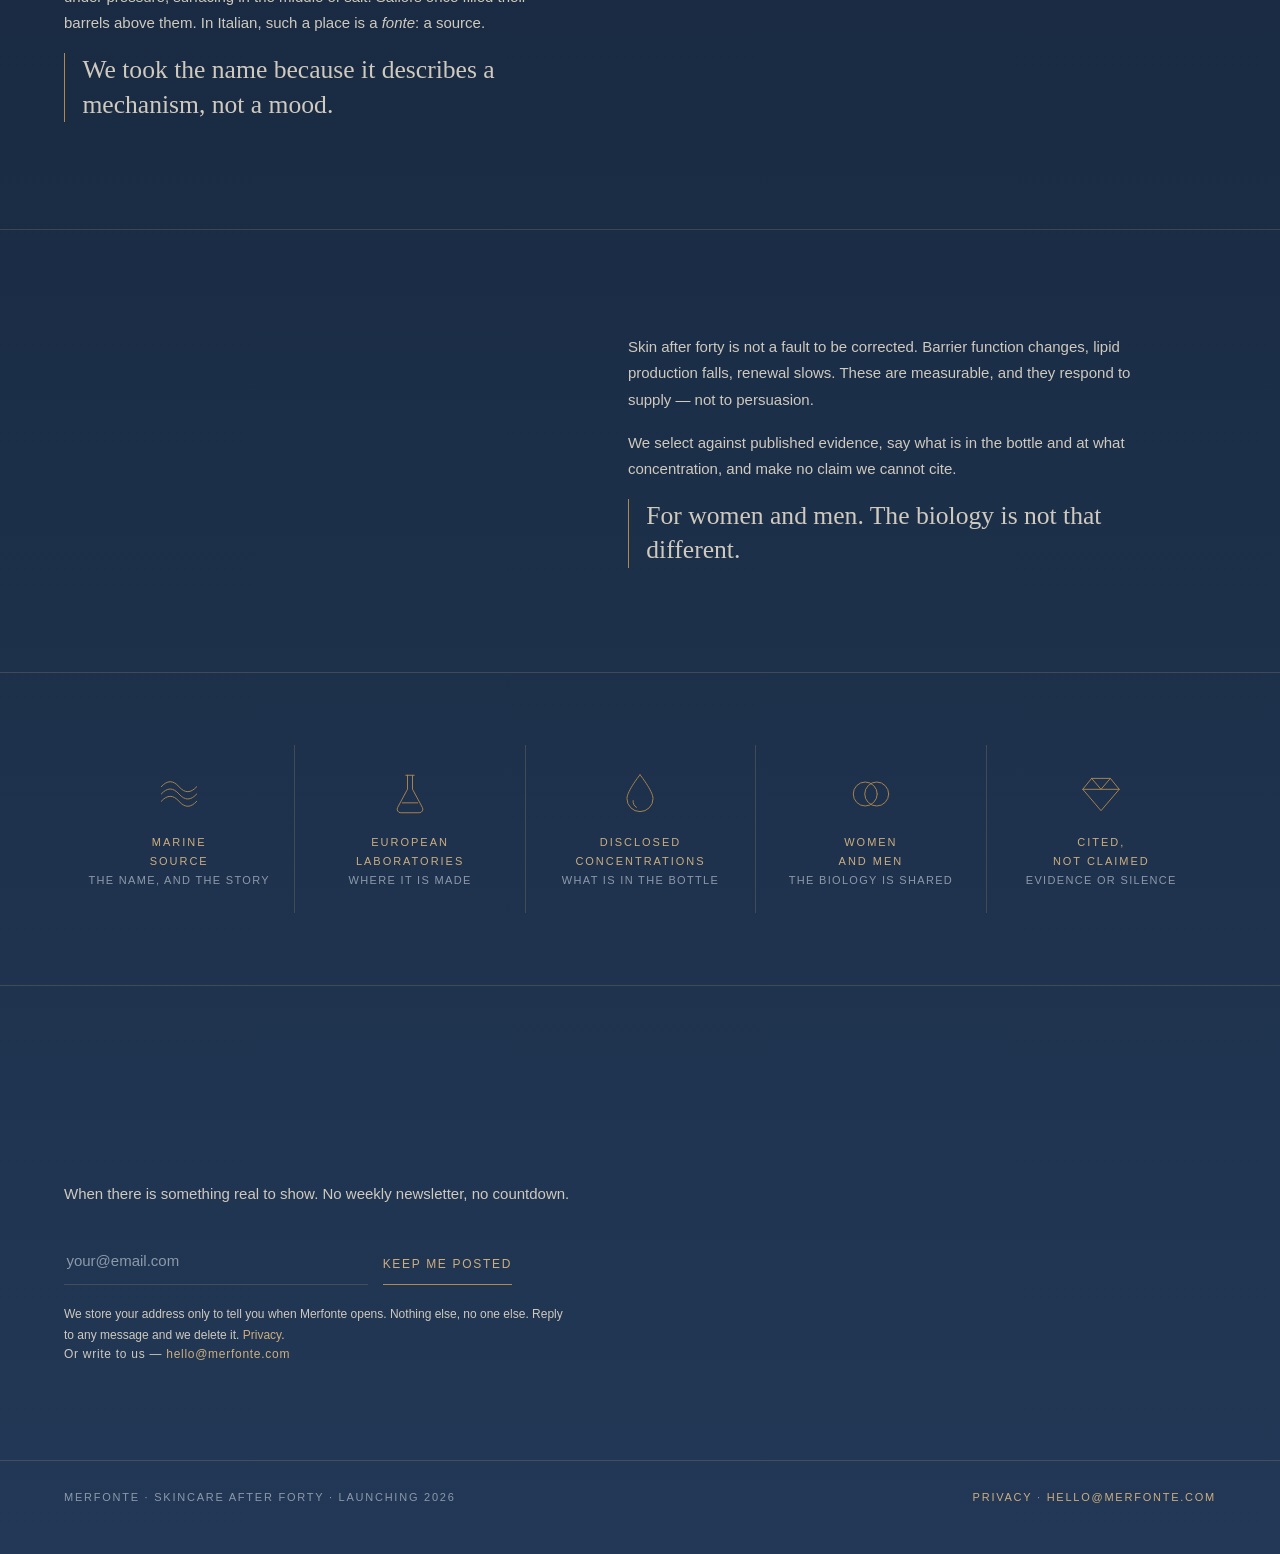
==== commit 7064d447: "Self-host fonts, right-size the logos, restore long caching Google Fonts blocked rendering for ~1.9s" ====
--- a/site/index.html
+++ b/site/index.html
@@ -23,10 +23,10 @@
 <link rel="apple-touch-icon" href="assets/img/touch-icon-v2.png">
 <meta name="theme-color" content="#101b2d">
 
-<!-- PROTOTYPE NOTE: Spectral and Inter stand in for the final licensed faces. -->
-<link rel="preconnect" href="https://fonts.googleapis.com">
-<link rel="preconnect" href="https://fonts.gstatic.com" crossorigin>
-<link href="https://fonts.googleapis.com/css2?family=Spectral:wght@300;400&family=Inter:wght@300;400&display=swap" rel="stylesheet">
+<link rel="preload" as="font" type="font/woff2" crossorigin
+      href="/assets/fonts/inter-400-latin.woff2">
+<link rel="preload" as="font" type="font/woff2" crossorigin
+      href="/assets/fonts/spectral-300-latin.woff2">
 <link rel="stylesheet" href="assets/style.css">
 <script>document.documentElement.classList.add('js');</script>
 
@@ -48,9 +48,14 @@
 <body>
 
 <div class="topbar" id="topbar" aria-hidden="true">
-  <img src="assets/img/logo-header.png"
-       srcset="assets/img/logo-header.png 560w, assets/img/logo-header@2x.png 1120w"
-       alt="" width="560" height="266">
+  <picture>
+    <source type="image/webp"
+            srcset="assets/img/logo-header.webp 200w, assets/img/logo-header@2x.webp 400w"
+            sizes="120px">
+    <img src="assets/img/logo-header.png"
+         srcset="assets/img/logo-header.png 200w, assets/img/logo-header@2x.png 400w"
+         sizes="120px" alt="" width="200" height="90" loading="lazy">
+  </picture>
 </div>
 
 <main>
@@ -63,11 +68,16 @@
     <div class="hero-mark">
       <p class="caption r">Launching 2026</p>
       <h1 class="wordmark r" data-delay="80">
-        <img src="assets/img/logo-gold.png"
-             srcset="assets/img/logo-gold.png 900w, assets/img/logo-gold@2x.png 1800w"
-             sizes="(max-width: 34rem) 78vw, 27rem"
-             alt="Merfonte — sea, source, science"
-             width="900" height="495" fetchpriority="high">
+        <picture>
+          <source type="image/webp"
+                  srcset="assets/img/logo-gold.webp 560w, assets/img/logo-gold@2x.webp 1120w"
+                  sizes="(max-width: 34rem) 70vw, 23rem">
+          <img src="assets/img/logo-gold.png"
+               srcset="assets/img/logo-gold.png 560w, assets/img/logo-gold@2x.png 1120w"
+               sizes="(max-width: 34rem) 70vw, 23rem"
+               alt="Merfonte — sea, source, science"
+               width="560" height="292" fetchpriority="high">
+        </picture>
       </h1>
     </div>
   </header>
--- a/site/assets/style.css
+++ b/site/assets/style.css
@@ -1,3 +1,71 @@
+/* Self-hosted. No request leaves the site to render text, and no
+   third party sees the visitor. */
+
+@font-face {
+  font-family: 'Inter';
+  font-style: normal;
+  font-weight: 300;
+  font-display: swap;
+  src: url('/assets/fonts/inter-300-latin.woff2') format('woff2');
+  unicode-range: U+0000-00FF, U+0131, U+0152-0153, U+02BB-02BC, U+02C6, U+02DA, U+02DC, U+0304, U+0308, U+0329, U+2000-206F, U+20AC, U+2122, U+2191, U+2193, U+2212, U+2215, U+FEFF, U+FFFD;
+}
+@font-face {
+  font-family: 'Inter';
+  font-style: normal;
+  font-weight: 300;
+  font-display: swap;
+  src: url('/assets/fonts/inter-300-latin-ext.woff2') format('woff2');
+  unicode-range: U+0100-02BA, U+02BD-02C5, U+02C7-02CC, U+02CE-02D7, U+02DD-02FF, U+0304, U+0308, U+0329, U+1D00-1DBF, U+1E00-1E9F, U+1EF2-1EFF, U+2020, U+20A0-20AB, U+20AD-20C0, U+2113, U+2C60-2C7F, U+A720-A7FF;
+}
+@font-face {
+  font-family: 'Inter';
+  font-style: normal;
+  font-weight: 400;
+  font-display: swap;
+  src: url('/assets/fonts/inter-400-latin.woff2') format('woff2');
+  unicode-range: U+0000-00FF, U+0131, U+0152-0153, U+02BB-02BC, U+02C6, U+02DA, U+02DC, U+0304, U+0308, U+0329, U+2000-206F, U+20AC, U+2122, U+2191, U+2193, U+2212, U+2215, U+FEFF, U+FFFD;
+}
+@font-face {
+  font-family: 'Inter';
+  font-style: normal;
+  font-weight: 400;
+  font-display: swap;
+  src: url('/assets/fonts/inter-400-latin-ext.woff2') format('woff2');
+  unicode-range: U+0100-02BA, U+02BD-02C5, U+02C7-02CC, U+02CE-02D7, U+02DD-02FF, U+0304, U+0308, U+0329, U+1D00-1DBF, U+1E00-1E9F, U+1EF2-1EFF, U+2020, U+20A0-20AB, U+20AD-20C0, U+2113, U+2C60-2C7F, U+A720-A7FF;
+}
+@font-face {
+  font-family: 'Spectral';
+  font-style: normal;
+  font-weight: 300;
+  font-display: swap;
+  src: url('/assets/fonts/spectral-300-latin.woff2') format('woff2');
+  unicode-range: U+0000-00FF, U+0131, U+0152-0153, U+02BB-02BC, U+02C6, U+02DA, U+02DC, U+0304, U+0308, U+0329, U+2000-206F, U+20AC, U+2122, U+2191, U+2193, U+2212, U+2215, U+FEFF, U+FFFD;
+}
+@font-face {
+  font-family: 'Spectral';
+  font-style: normal;
+  font-weight: 300;
+  font-display: swap;
+  src: url('/assets/fonts/spectral-300-latin-ext.woff2') format('woff2');
+  unicode-range: U+0100-02BA, U+02BD-02C5, U+02C7-02CC, U+02CE-02D7, U+02DD-02FF, U+0304, U+0308, U+0329, U+1D00-1DBF, U+1E00-1E9F, U+1EF2-1EFF, U+2020, U+20A0-20AB, U+20AD-20C0, U+2113, U+2C60-2C7F, U+A720-A7FF;
+}
+@font-face {
+  font-family: 'Spectral';
+  font-style: normal;
+  font-weight: 400;
+  font-display: swap;
+  src: url('/assets/fonts/spectral-400-latin.woff2') format('woff2');
+  unicode-range: U+0000-00FF, U+0131, U+0152-0153, U+02BB-02BC, U+02C6, U+02DA, U+02DC, U+0304, U+0308, U+0329, U+2000-206F, U+20AC, U+2122, U+2191, U+2193, U+2212, U+2215, U+FEFF, U+FFFD;
+}
+@font-face {
+  font-family: 'Spectral';
+  font-style: normal;
+  font-weight: 400;
+  font-display: swap;
+  src: url('/assets/fonts/spectral-400-latin-ext.woff2') format('woff2');
+  unicode-range: U+0100-02BA, U+02BD-02C5, U+02C7-02CC, U+02CE-02D7, U+02DD-02FF, U+0304, U+0308, U+0329, U+1D00-1DBF, U+1E00-1E9F, U+1EF2-1EFF, U+2020, U+20A0-20AB, U+20AD-20C0, U+2113, U+2C60-2C7F, U+A720-A7FF;
+}
+
 /* ============================================================
    Merfonte — navy & gold
    Editorial chapters: asymmetric split, scale contrast,
@@ -198,8 +266,10 @@
    One sentence, alone. It carries weight because nothing shares the space,
    not because it is loud. */
 
+/* Generous, but not a void. Too much emptiness stops reading as weight
+   and starts reading as an accident. */
 .thesis {
-  padding: clamp(6rem, 17vw, 12rem) var(--pad);
+  padding: clamp(4.5rem, 10vw, 7.5rem) var(--pad);
   text-align: center;
 }
 
@@ -236,7 +306,7 @@
 .js .thesis p.in::before,
 html:not(.js) .thesis p::before { transform: translateX(-50%) scaleX(1); }
 
-.waves + .thesis { padding-top: clamp(6rem, 15vw, 10rem); }
+.waves + .thesis { padding-top: clamp(5rem, 11vw, 8rem); }
 
 /* ---------- chapter ---------- */
 
